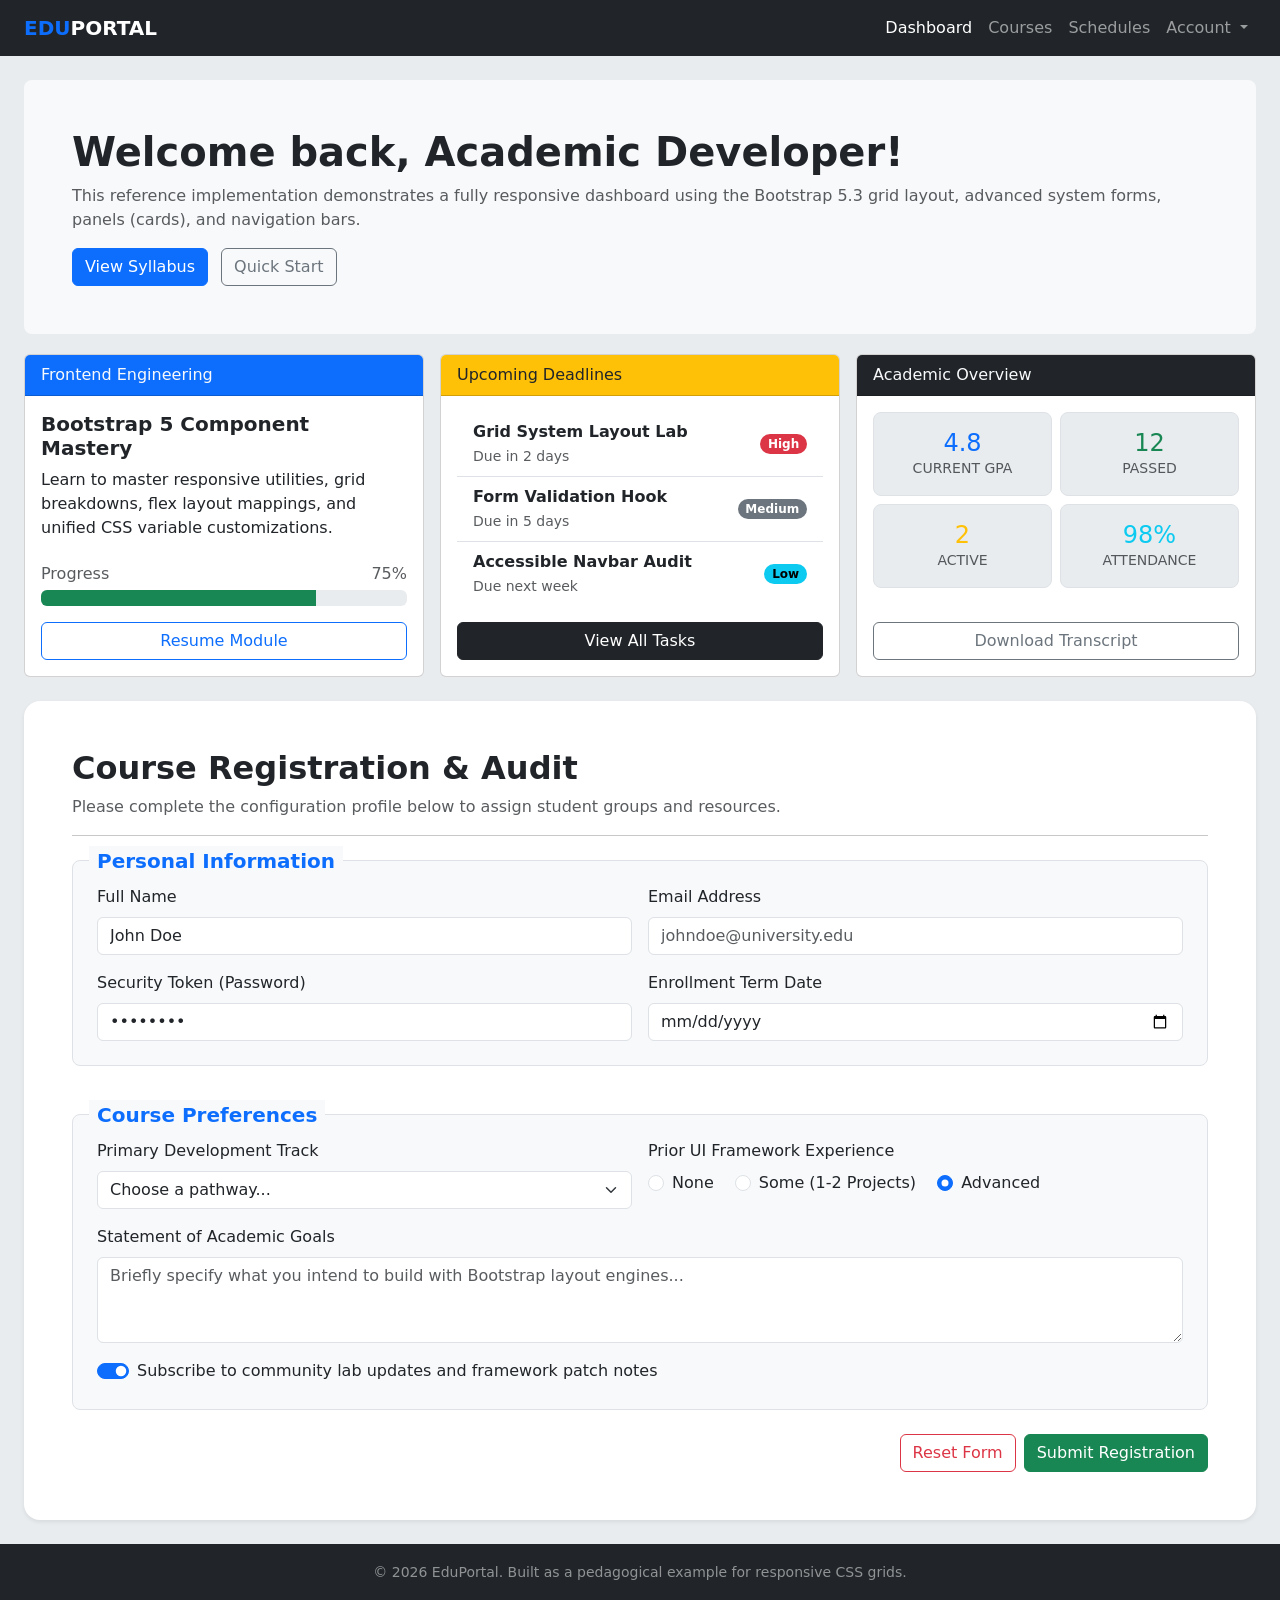
==== bootstrap/index.html @ cdcf2308 "Create index.html" ====
<!DOCTYPE html>
<html lang='en'>
<head>
    <meta charset='utf-8'>
    <meta name='viewport' content='width=device-width, initial-scale=1'>
    <title>Bootstrap</title>
    <link rel='stylesheet' href='main.css'>
    <link rel="stylesheet" href="https://cdn.jsdelivr.net/npm/bootstrap@5.3.3/dist/css/bootstrap.min.css">
</head>
<body class="bg-body-secondary d-flex flex-column min-vh-100">
    <nav class="navbar navbar-expand-lg navbar-dark bg-dark">
        <div class="container-fluid px-4">
            <a class="navbar-brand" href="#">
                <span class="text-primary fw-bold">EDU</span><span class="text-white fw-bold">PORTAL</span>
            </a>
            <button class="navbar-toggler" type="button" data-bs-toggle="collapse" data-bs-target="#navbarNavDropdown" aria-controls="navbarNavDropdown" aria-expanded="false" aria-label="Toggle navigation">
                <span class="navbar-toggler-icon"></span>
            </button>
            <div class="collapse navbar-collapse" id="navbarNavDropdown">
                <ul class="navbar-nav ms-auto">
                    <li class="nav-item">
                        <a class="nav-link active" aria-current="page" href="#">Dashboard</a>
                    </li>
                    <li class="nav-item">
                        <a class="nav-link" href="#">Courses</a>
                    </li>
                    <li class="nav-item">
                        <a class="nav-link" href="#">Schedules</a>
                    </li>
                    <li class="nav-item dropdown">
                        <a class="nav-link dropdown-toggle" href="#" role="button" data-bs-toggle="dropdown" aria-expanded="false">
                            Account
                        </a>
                        <ul class="dropdown-menu dropdown-menu-end shadow">
                            <li><a class="dropdown-item" href="#">My Profile</a></li>
                            <li><a class="dropdown-item" href="#">Settings</a></li>
                            <li><hr class="dropdown-divider"></li>
                            <li><a class="dropdown-item text-danger" href="#">Logout</a></li>
                        </ul>
                    </li>
                </ul>
            </div>
        </div>
    </nav>

    <main class="container-fluid px-4 py-4 flex-grow-1">
        <div class="card bg-light border-0 rounded-3">
            <div class="card-body p-4 p-md-5">
                <h1 class="fw-bold">Welcome back, Academic Developer!</h1>
                <p class="card-text text-muted">
                    This reference implementation demonstrates a fully responsive dashboard using the
                    Bootstrap 5.3 grid layout, advanced system forms, panels (cards), and navigation bars.
                </p>
                <a href="#" class="btn btn-primary me-2">View Syllabus</a>
                <a href="#" class="btn btn-outline-secondary">Quick Start</a>
            </div>
        </div>

        <div class="row g-3 mt-1">
            <div class="col-12 col-md-6 col-lg-4">
                <div class="card h-100">
                    <div class="card-header text-light bg-primary">
                        Frontend Engineering
                    </div>
                    <div class="card-body d-flex flex-column">
                        <h5 class="card-title fw-bold">Bootstrap 5 Component Mastery</h5>
                        <p class="card-text">
                            Learn to master responsive utilities, grid breakdowns, flex layout mappings,
                            and unified CSS variable customizations.
                        </p>
                        <div class="mt-auto">
                            <div class="d-flex justify-content-between mb-1">
                                <span class="text-muted">Progress</span>
                                <span class="text-muted">75%</span>
                            </div>
                            <div class="progress mb-3" role="progressbar" aria-valuenow="75" aria-valuemin="0" aria-valuemax="100">
                                <div class="progress-bar bg-success" style="width: 75%"></div>
                            </div>
                            <div class="d-grid">
                                <button class="btn btn-outline-primary" type="button">Resume Module</button>
                            </div>
                        </div>
                    </div>
                </div>
            </div>

            <div class="col-12 col-md-6 col-lg-4">
                <div class="card h-100">
                    <div class="card-header bg-warning">
                        Upcoming Deadlines
                    </div>
                    <div class="card-body d-flex flex-column">
                        <ul class="list-group list-group-flush mb-3">
                            <li class="list-group-item d-flex justify-content-between align-items-center">
                                <div>
                                    <div class="fw-bold">Grid System Layout Lab</div>
                                    <small class="text-muted">Due in 2 days</small>
                                </div>
                                <span class="badge text-bg-danger rounded-pill">High</span>
                            </li>
                            <li class="list-group-item d-flex justify-content-between align-items-center">
                                <div>
                                    <div class="fw-bold">Form Validation Hook</div>
                                    <small class="text-muted">Due in 5 days</small>
                                </div>
                                <span class="badge text-bg-secondary rounded-pill">Medium</span>
                            </li>
                            <li class="list-group-item d-flex justify-content-between align-items-center">
                                <div>
                                    <div class="fw-bold">Accessible Navbar Audit</div>
                                    <small class="text-muted">Due next week</small>
                                </div>
                                <span class="badge text-bg-info rounded-pill">Low</span>
                            </li>
                        </ul>
                        <div class="d-grid mt-auto">
                            <button class="btn btn-dark" type="button">View All Tasks</button>
                        </div>
                    </div>
                </div>
            </div>

            <div class="col-12 col-lg-4">
                <div class="card h-100">
                    <div class="card-header text-light bg-dark">
                        Academic Overview
                    </div>
                    <div class="card-body d-flex flex-column">
                        <div class="row g-2 mb-3">
                            <div class="col-6">
                                <div class="bg-body-secondary border rounded-3 text-center p-3">
                                    <h4 class="text-primary mb-0">4.8</h4>
                                    <p class="text-muted small mb-0">CURRENT GPA</p>
                                </div>
                            </div>
                            <div class="col-6">
                                <div class="bg-body-secondary border rounded-3 text-center p-3">
                                    <h4 class="text-success mb-0">12</h4>
                                    <p class="text-muted small mb-0">PASSED</p>
                                </div>
                            </div>
                            <div class="col-6">
                                <div class="bg-body-secondary border rounded-3 text-center p-3">
                                    <h4 class="text-warning mb-0">2</h4>
                                    <p class="text-muted small mb-0">ACTIVE</p>
                                </div>
                            </div>
                            <div class="col-6">
                                <div class="bg-body-secondary border rounded-3 text-center p-3">
                                    <h4 class="text-info mb-0">98%</h4>
                                    <p class="text-muted small mb-0">ATTENDANCE</p>
                                </div>
                            </div>
                        </div>
                        <div class="d-grid mt-auto">
                            <button class="btn btn-outline-secondary" type="button">Download Transcript</button>
                        </div>
                    </div>
                </div>
            </div>

        </div>

        <div class="card border-0 rounded-4 shadow-sm mt-4">
            <div class="card-body p-4 p-md-5">

                <h2 class="fw-bold">Course Registration &amp; Audit</h2>
                <p class="text-muted">Please complete the configuration profile below to assign student groups and resources.</p>
                <hr class="mb-4">
                <div class="position-relative border rounded-3 p-4 pt-3 mb-5 bg-light">
                    <span class="position-absolute top-0 start-0 translate-middle-y bg-light px-2 ms-3 text-primary fw-bold fs-5">
                        Personal Information
                    </span>

                    <form class="mt-2">
                        <div class="row g-3 mb-3">
                            <div class="col-md-6">
                                <label for="fullName" class="form-label">Full Name</label>
                                <input type="text" class="form-control" id="fullName" value="John Doe">
                            </div>
                            <div class="col-md-6">
                                <label for="email" class="form-label">Email Address</label>
                                <input type="email" class="form-control" id="email" placeholder="johndoe@university.edu">
                            </div>
                        </div>
                        <div class="row g-3">
                            <div class="col-md-6">
                                <label for="securityToken" class="form-label">Security Token (Password)</label>
                                <input type="password" class="form-control" id="securityToken" value="12345678">
                            </div>
                            <div class="col-md-6">
                                <label for="enrollmentDate" class="form-label">Enrollment Term Date</label>
                                <input type="date" class="form-control" id="enrollmentDate">
                            </div>
                        </div>
                    </form>
                </div>

                <div class="position-relative border rounded-3 p-4 pt-3 bg-light">
                    <span class="position-absolute top-0 start-0 translate-middle-y bg-light px-2 ms-3 text-primary fw-bold fs-5">
                        Course Preferences
                    </span>

                    <form class="mt-2">
                        <div class="row g-3 mb-3">
                            <div class="col-md-6">
                                <label for="pathway" class="form-label">Primary Development Track</label>
                                <select class="form-select" id="pathway">
                                    <option selected disabled>Choose a pathway...</option>
                                    <option value="frontend">Frontend Engineering</option>
                                    <option value="backend">Backend Engineering</option>
                                    <option value="fullstack">Full-Stack Development</option>
                                    <option value="data">Data Science</option>
                                </select>
                            </div>
                            <div class="col-md-6">
                                <label class="form-label d-block">Prior UI Framework Experience</label>
                                <div class="form-check form-check-inline">
                                    <input class="form-check-input" type="radio" name="experience" id="expNone" value="none">
                                    <label class="form-check-label" for="expNone">None</label>
                                </div>
                                <div class="form-check form-check-inline">
                                    <input class="form-check-input" type="radio" name="experience" id="expSome" value="some">
                                    <label class="form-check-label" for="expSome">Some (1-2 Projects)</label>
                                </div>
                                <div class="form-check form-check-inline">
                                    <input class="form-check-input" type="radio" name="experience" id="expAdvanced" value="advanced" checked>
                                    <label class="form-check-label" for="expAdvanced">Advanced</label>
                                </div>
                            </div>
                        </div>

                        <div class="mb-3">
                            <label for="goals" class="form-label">Statement of Academic Goals</label>
                            <textarea class="form-control" id="goals" rows="3" placeholder="Briefly specify what you intend to build with Bootstrap layout engines..."></textarea>
                        </div>

                        <div class="form-check form-switch">
                            <input class="form-check-input" type="checkbox" role="switch" id="subscribeUpdates" checked>
                            <label class="form-check-label" for="subscribeUpdates">Subscribe to community lab updates and framework patch notes</label>
                        </div>
                    </form>
                </div>

                <div class="d-flex justify-content-end mt-4">
                    <button type="reset" class="btn btn-outline-danger me-2">Reset Form</button>
                    <button type="submit" class="btn btn-success">Submit Registration</button>
                </div>

            </div>
        </div>

    </main>

    <footer class="bg-dark text-center py-3 mt-auto">
        <small class="text-white-50">&copy; 2026 EduPortal. Built as a pedagogical example for responsive CSS grids.</small>
    </footer>

    <script src="https://cdn.jsdelivr.net/npm/bootstrap@5.3.3/dist/js/bootstrap.bundle.min.js"></script>
</body>
</html>
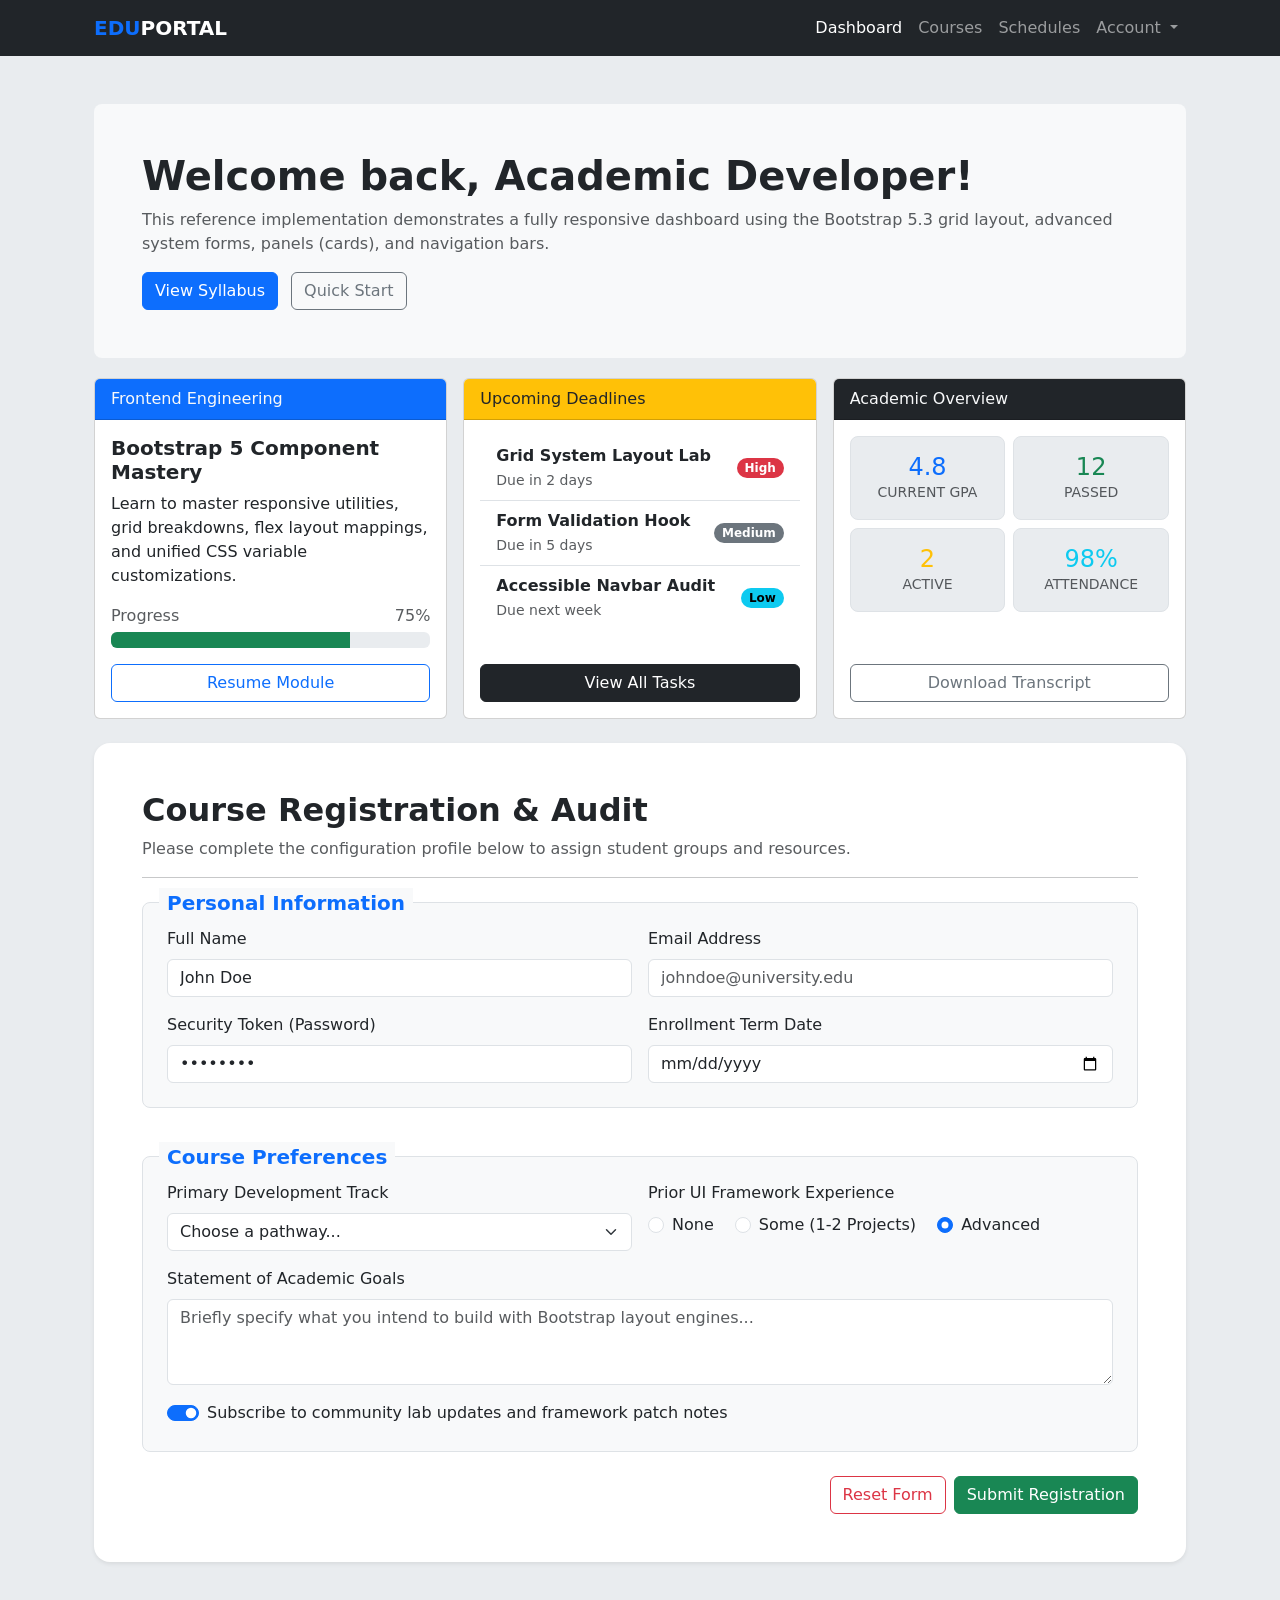
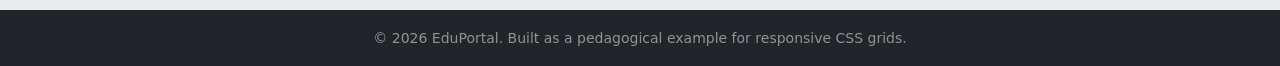
==== commit 5b089e57: "Update index.html" ====
--- a/bootstrap/index.html
+++ b/bootstrap/index.html
@@ -4,12 +4,11 @@
     <meta charset='utf-8'>
     <meta name='viewport' content='width=device-width, initial-scale=1'>
     <title>Bootstrap</title>
-    <link rel='stylesheet' href='main.css'>
     <link rel="stylesheet" href="https://cdn.jsdelivr.net/npm/bootstrap@5.3.3/dist/css/bootstrap.min.css">
 </head>
 <body class="bg-body-secondary d-flex flex-column min-vh-100">
     <nav class="navbar navbar-expand-lg navbar-dark bg-dark">
-        <div class="container-fluid px-4">
+        <div class="container px-4">
             <a class="navbar-brand" href="#">
                 <span class="text-primary fw-bold">EDU</span><span class="text-white fw-bold">PORTAL</span>
             </a>
@@ -43,7 +42,7 @@
         </div>
     </nav>
 
-    <main class="container-fluid px-4 py-4 flex-grow-1">
+    <main class="container px-4 py-5 flex-grow-1">
         <div class="card bg-light border-0 rounded-3">
             <div class="card-body p-4 p-md-5">
                 <h1 class="fw-bold">Welcome back, Academic Developer!</h1>
@@ -163,7 +162,6 @@
 
         <div class="card border-0 rounded-4 shadow-sm mt-4">
             <div class="card-body p-4 p-md-5">
-
                 <h2 class="fw-bold">Course Registration &amp; Audit</h2>
                 <p class="text-muted">Please complete the configuration profile below to assign student groups and resources.</p>
                 <hr class="mb-4">
